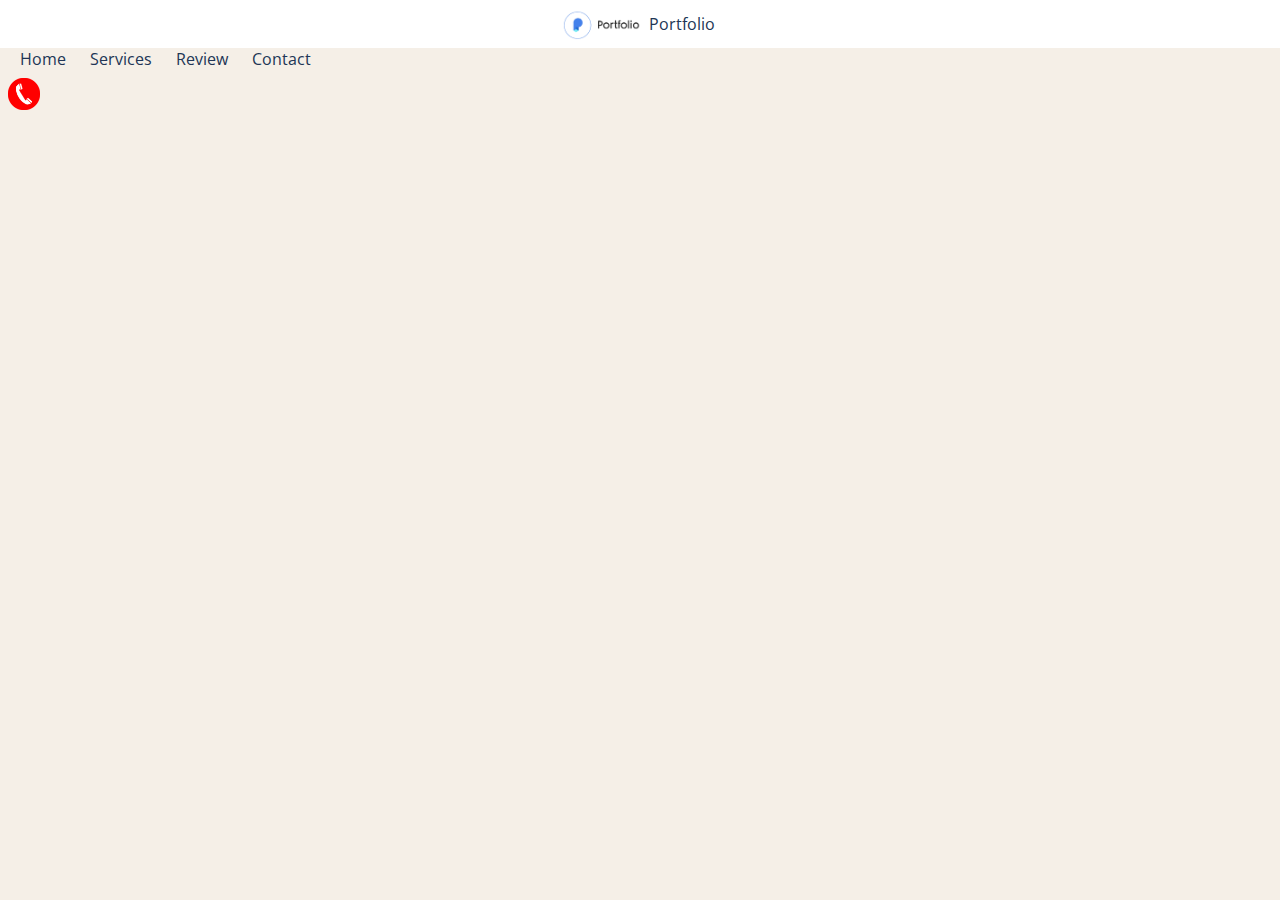
==== day8/index.html @ 7690edb4 "day8-portfolio" ====
<!DOCTYPE html>
<html lang="en">
<head>
  
    <title>My Portfolio</title>
    <link rel="preconnect" href="https://fonts.googleapis.com">
    <link rel="preconnect" href="https://fonts.gstatic.com" crossorigin>
    <link href="https://fonts.googleapis.com/css2?family=Open+Sans:ital,wght@600&display=swap" rel="stylesheet">
    <link rel="stylesheet" href="css/style.css">

    
</head>
<body>

    <div class="navigation">
        <div class="logo">
            <img class="logoImage" src="images/logo.png" alt="">
             <span class="logoTitle">Portfolio</span>
        </div>

        </div class="menuitems">
             <span class="menuitem">Home</span>
             <span class="menuitem">Services</span>
             <span class="menuitem">Review</span>
             <span class="menuitem">Contact</span>
        <div>

            <div class="contact">
                <a  class="contactButton" href="#">
                    <img  class="contactImage" src="images/call.png" alt="">
                </a>
            <div>
            </div>
    <!-- <h1>Urvashi Soni</h1>
    <h3>A Full stack Web Developer</h3> -->
    
</body>
</html>
---- day8/css/style.css ----
/* Define the global or root variables */
/* :root{
    --primaryColor:#AA77FF;
    --backgroundColor:#E6FFFD;
    --primaryAccentColor:#AEE2FF;
    --secondaryColor:#B799FF;
    --whiteColor: white;
    --blackColor: black;
    --primaryFont:'Open Sans',sans-serif;
    --navBarHeight: 3rem;
}
body{
    background-color: var(--backgroundColor);
    color: var(--primaryColor);
    font-family: var(--primaryFont);
    margin-top: 0px;
    margin-left: 0px;
    margin-right: 0px;
}
.navigation{
    height: var(--navBarHeight);
    background-color: var(--whiteColor);
    display: flex;
    justify-content: space-around;
    align-items: center;

}
.logo{
    display: flex;
    padding-left:  20px;
    width: 12rem;
    align-items: center;
}
.logoImage{
    padding: 8px;
    height: 2rem;
    /* float: left; */

/* }
.contactImage{
    padding: 8px;
    height: 2rem;
    
}
.menuitems{
    flex-grow: 2;
}
.menuitem{
    margin-left: 20px;
} */ 

/* Define The global or root variables */
:root{
    --primaryColor :#213555;
    --backgroundColor :#F5EFE7;
    --primaryAccentColor :#4F709C;
    --secondaryColor : #D8C4B6;
    --whiteColor:white;
    --blackColor:#222222;
    --primaryFont: 'Open Sans', sans-serif;

    --navbarHeight: 3rem;
}

/* Main CSS */
body{
    background-color: var(--backgroundColor);
    color: var(--primaryColor);
    font-family: var(--primaryFont);
    margin-top: 0px;
    margin-left: 0px;
    margin-right: 0px;
}

.navigation{
    background-color: var(--whiteColor);
    height: var(--navbarHeight);
    display: flex;
    justify-content: space-around;
    align-items: center;
}
.logo{
    display:flex;
    padding-left: 20px;
    width: 12rem;
    align-items: center;
}
.logoImage{
    padding: 8px;
    height: 2rem;    
    /* float:left; */
}
.contactImage{
    padding: 8px;
    height: 2rem;  
}
.menuitems{
    flex-grow:2;
}
.menuitem{
    margin-left: 20px;
}
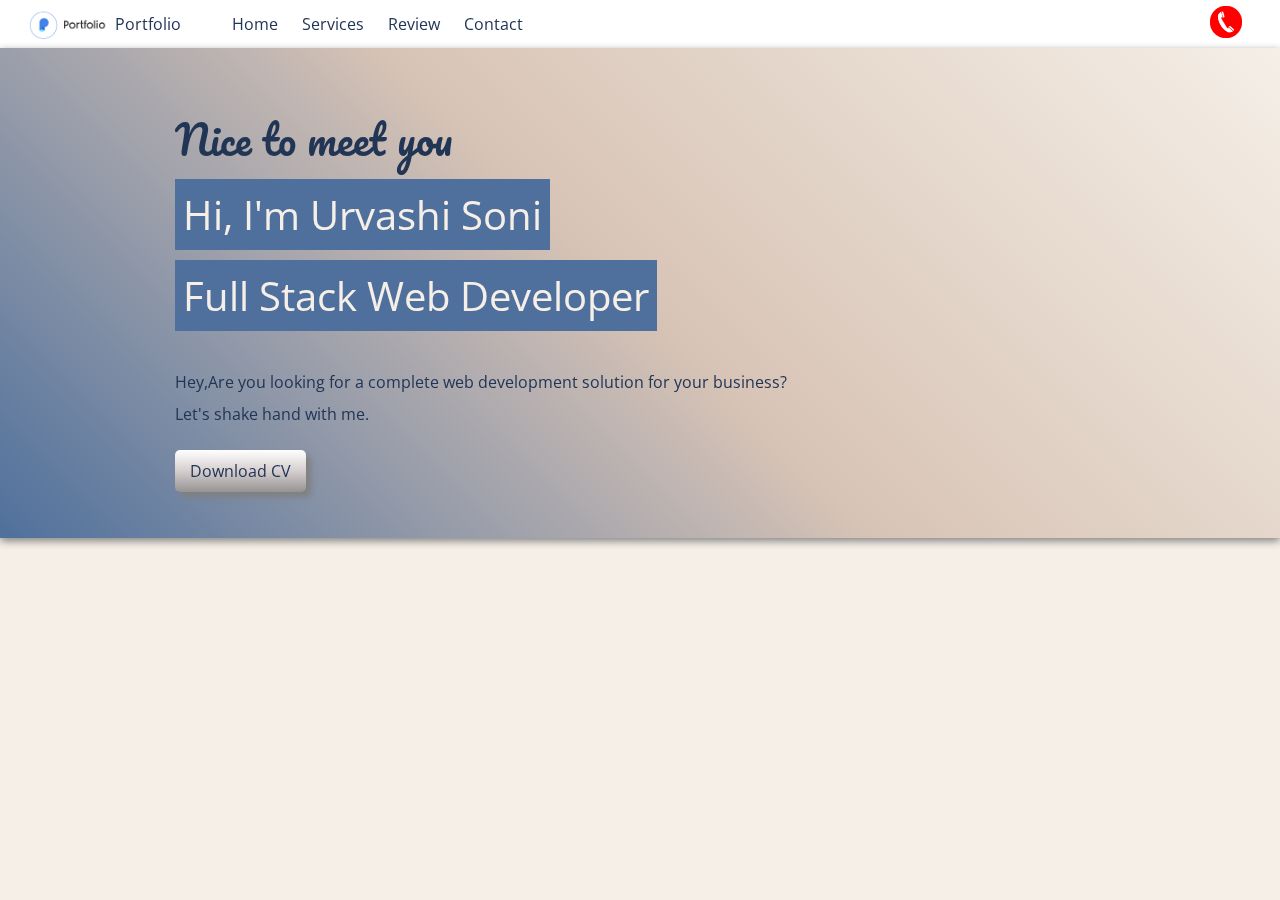
==== commit e0b34c26: "day9-portfolio" ====
--- a/day8/index.html
+++ b/day8/index.html
@@ -1,38 +1,72 @@
 <!DOCTYPE html>
 <html lang="en">
+
 <head>
-  
+
     <title>My Portfolio</title>
     <link rel="preconnect" href="https://fonts.googleapis.com">
     <link rel="preconnect" href="https://fonts.gstatic.com" crossorigin>
-    <link href="https://fonts.googleapis.com/css2?family=Open+Sans:ital,wght@600&display=swap" rel="stylesheet">
+    <link href="https://fonts.googleapis.com/css2?family=Open+Sans:wght@600&display=swap" rel="stylesheet">
+    
+    <link href="https://fonts.googleapis.com/css2?family=Open+Sans:ital,wght@1,600&family=Pacifico&display=swap" rel="stylesheet">
     <link rel="stylesheet" href="css/style.css">
+</head>
 
-    
-</head>
 <body>
 
     <div class="navigation">
         <div class="logo">
             <img class="logoImage" src="images/logo.png" alt="">
-             <span class="logoTitle">Portfolio</span>
+            <span class="logoTitle">Portfolio</span>
         </div>
 
-        </div class="menuitems">
-             <span class="menuitem">Home</span>
-             <span class="menuitem">Services</span>
-             <span class="menuitem">Review</span>
-             <span class="menuitem">Contact</span>
-        <div>
+    <div class="menuitems">
+        <a href="#"><span class="menuitem">Home</span></a>
+        <a href="#"><span class="menuitem">Services</span></a>
+        <a href="#"><span class="menuitem">Review</span></a>
+        <a href="#"> <span class="menuitem">Contact</span></a>
+   
+    </div>
 
-            <div class="contact">
-                <a  class="contactButton" href="#">
-                    <img  class="contactImage" src="images/call.png" alt="">
+        <div class="contact">
+            <a class="contactButton" href="#">
+                <img class="contactImage" src="images/call.png" alt="">
+            </a>
+        </div>
+    </div>
+    <div  class="banner">
+        <div class="bannerLeft">
+            <div class="greeting">
+                Nice to meet you
+            </div>
+            <div class="title">
+               <div class="titleSpan">
+                Hi, I'm Urvashi Soni
+            </div>
+                 
+                <div class="titleSpan">
+                    Full Stack Web Developer
+                </div>
+            </div>
+            <div class="description">
+                Hey,Are you looking for a complete web development solution for your business?
+                Let's shake hand with me.
+            </div>
+            <div class="showCV">
+                <a href="#" class="showCVButton">
+                    Download CV
                 </a>
-            <div>
             </div>
+
+        </div>
+        <div class="bannerRight">
+            <img  class="bannerImage" src="" alt="">
+        </div>
+        
+    </div>
     <!-- <h1>Urvashi Soni</h1>
     <h3>A Full stack Web Developer</h3> -->
-    
+
 </body>
+
 </html>--- a/day8/css/style.css
+++ b/day8/css/style.css
@@ -1,15 +1,21 @@
-/* Define the global or root variables */
-/* :root{
-    --primaryColor:#AA77FF;
-    --backgroundColor:#E6FFFD;
-    --primaryAccentColor:#AEE2FF;
-    --secondaryColor:#B799FF;
-    --whiteColor: white;
-    --blackColor: black;
-    --primaryFont:'Open Sans',sans-serif;
-    --navBarHeight: 3rem;
+
+
+/* Define The global or root variables */
+ :root{
+    --primaryColor :#213555;
+    --backgroundColor :#F5EFE7;
+    --primaryAccentColor :#4F709C;
+    --secondaryColor : #D8C4B6;
+    --whiteColor:white;
+    --blackColor:#222222;
+    --primaryFont: 'Open Sans', sans-serif;
+    --cursiveFont:'Pacifico',cursive;
+
+    --navbarHeight: 3rem;
 }
-body{
+
+/* Main CSS */
+ body{
     background-color: var(--backgroundColor);
     color: var(--primaryColor);
     font-family: var(--primaryFont);
@@ -17,59 +23,12 @@
     margin-left: 0px;
     margin-right: 0px;
 }
-.navigation{
-    height: var(--navBarHeight);
-    background-color: var(--whiteColor);
-    display: flex;
-    justify-content: space-around;
-    align-items: center;
-
+a {
+    text-decoration: none;
+    color: var(--primaryColor);
 }
-.logo{
-    display: flex;
-    padding-left:  20px;
-    width: 12rem;
-    align-items: center;
-}
-.logoImage{
-    padding: 8px;
-    height: 2rem;
-    /* float: left; */
-
-/* }
-.contactImage{
-    padding: 8px;
-    height: 2rem;
-    
-}
-.menuitems{
-    flex-grow: 2;
-}
-.menuitem{
-    margin-left: 20px;
-} */ 
-
-/* Define The global or root variables */
-:root{
-    --primaryColor :#213555;
-    --backgroundColor :#F5EFE7;
-    --primaryAccentColor :#4F709C;
-    --secondaryColor : #D8C4B6;
-    --whiteColor:white;
-    --blackColor:#222222;
-    --primaryFont: 'Open Sans', sans-serif;
-
-    --navbarHeight: 3rem;
-}
-
-/* Main CSS */
-body{
-    background-color: var(--backgroundColor);
-    color: var(--primaryColor);
-    font-family: var(--primaryFont);
-    margin-top: 0px;
-    margin-left: 0px;
-    margin-right: 0px;
+a:hover{
+    color: var(--primaryAccentColor);
 }
 
 .navigation{
@@ -78,6 +37,7 @@
     display: flex;
     justify-content: space-around;
     align-items: center;
+    filter: drop-shadow(0px 3px 4px grey);
 }
 .logo{
     display:flex;
@@ -90,13 +50,65 @@
     height: 2rem;    
     /* float:left; */
 }
-.contactImage{
+ .contactImage{
     padding: 8px;
-    height: 2rem;  
+    height: 2rem; 
+    margin-right: 30px; 
 }
 .menuitems{
     flex-grow:2;
 }
 .menuitem{
     margin-left: 20px;
+}  
+
+.banner {
+    display: flex;
+    height: 450px;
+    background: linear-gradient( 45deg , var(--primaryAccentColor) , var(--secondaryColor),var(--backgroundColor));
+     filter: drop-shadow(0px 3px 4px grey);/* x ,y, radius */
+     justify-content: space-around;
+     align-items: center;
+     padding: 20px;
+ }
+ .bannerLeft {
+    width: 50%
+ }
+
+ 
+
+.bannerImage {
+    height: 200px;
+    border-radius: 100%;
+}
+
+.greeting {
+    font-family: var(--cursiveFont);
+    font-size: 40px;
+}
+.title {
+   
+    font-size: 2.5rem;
+    color:#F5EFE7;
+    
+}
+
+.titleSpan {
+    display: inline-block;
+    background-color: var(--primaryAccentColor);
+    padding: 0.5rem;
+    margin: 5px 0px;
+}
+.description {
+    margin: 30px 0px;
+    line-height: 2rem;
+}
+.showCVButton {
+   background: linear-gradient(white , rgb(213, 206, 206) , rgb(150, 147, 147));
+   padding: 10px 15px;
+   border-radius: 5px;
+   filter: drop-shadow(5px 5px 3px grey);
+}
+.showCVButton:hover {
+    background:linear-gradient( white , rgb(215,215,215));
 }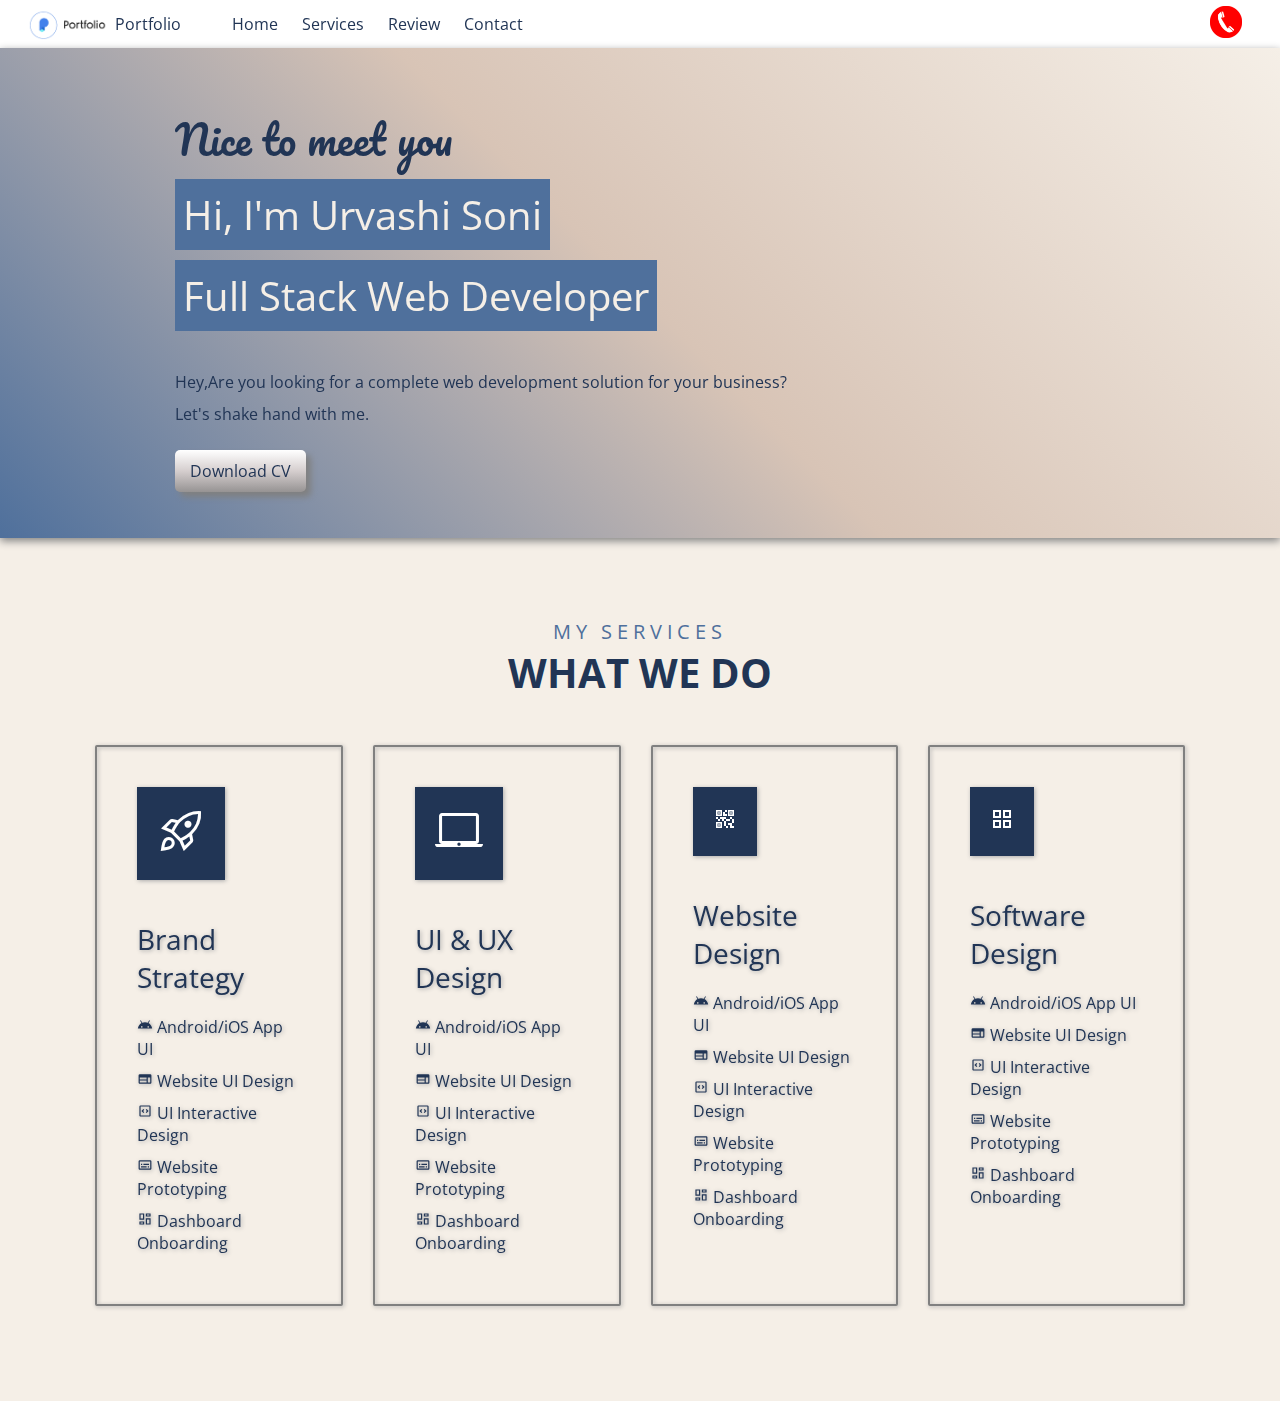
==== commit d4677604: "day10-portfolio" ====
--- a/day8/index.html
+++ b/day8/index.html
@@ -9,6 +9,16 @@
     <link href="https://fonts.googleapis.com/css2?family=Open+Sans:wght@600&display=swap" rel="stylesheet">
     
     <link href="https://fonts.googleapis.com/css2?family=Open+Sans:ital,wght@1,600&family=Pacifico&display=swap" rel="stylesheet">
+    <!-- icons -->
+    <link rel="stylesheet" href="https://fonts.googleapis.com/css2?family=Material+Symbols+Outlined:opsz,wght,FILL,GRAD@48,400,0,0" />
+    <link rel="stylesheet" href="https://fonts.googleapis.com/css2?family=Material+Symbols+Outlined:opsz,wght,FILL,GRAD@48,400,0,0" />
+    <link rel="stylesheet" href="https://fonts.googleapis.com/css2?family=Material+Symbols+Outlined:opsz,wght,FILL,GRAD@48,400,0,0" />
+    <link rel="stylesheet" href="https://fonts.googleapis.com/css2?family=Material+Symbols+Outlined:opsz,wght,FILL,GRAD@48,400,0,0" />
+    <link rel="stylesheet" href="https://fonts.googleapis.com/css2?family=Material+Symbols+Outlined:opsz,wght,FILL,GRAD@48,400,0,0" />
+    <link rel="stylesheet" href="https://fonts.googleapis.com/css2?family=Material+Symbols+Outlined:opsz,wght,FILL,GRAD@48,400,0,0" />
+    <link rel="stylesheet" href="https://fonts.googleapis.com/css2?family=Material+Symbols+Outlined:opsz,wght,FILL,GRAD@48,400,0,0" />
+    <link rel="stylesheet" href="https://fonts.googleapis.com/css2?family=Material+Symbols+Outlined:opsz,wght,FILL,GRAD@48,400,0,0" />
+    <link rel="stylesheet" href="https://fonts.googleapis.com/css2?family=Material+Symbols+Outlined:opsz,wght,FILL,GRAD@48,400,0,0" />
     <link rel="stylesheet" href="css/style.css">
 </head>
 
@@ -64,6 +74,179 @@
         </div>
         
     </div>
+
+    <div class="services">
+        <!-- service text Headings -->
+        <div class="serviceText">
+            <!-- service text sub headings -->
+            <div class="TextSubHeading">My Services</div>
+
+            <div class="TextHeading">What we do</div>
+        </div>
+
+        <!-- Services Cards -->
+        <div class="serviceCards">
+
+            <div class="serviceCard">
+                <div class="serviceIconDiv">
+                    <span class="serviceIcon material-symbols-outlined "> rocket_launch</span>
+                </div>
+                <div class="serviceTitle">Brand Strategy</div>
+                <div class="serviceFeatures">
+                    <div class="serviceFeature">
+                        <span class="serviceFeatureIcon material-symbols-outlined">
+                            android</span>
+                        
+                        <span class="serviceFeatureText">Android/iOS App UI</span>
+                    </div>
+                    <div class="serviceFeature">
+                        <span class="serviceFeatureIcon material-symbols-outlined">
+                            web </span>
+                       
+                        <span class="serviceFeatureText">Website UI Design</span>
+                    </div>
+                    <div class="serviceFeature">
+                        <span class="serviceFeatureIcon material-symbols-outlined">
+                            code_blocks</span>
+                        
+                        <span class="serviceFeatureText">UI Interactive Design</span>
+                    </div>
+                    <div class="serviceFeature">
+                        <span class="serviceFeatureIcon material-symbols-outlined">
+                            subtitles </span>
+                        
+                        <span class="serviceFeatureText">Website Prototyping</span>
+                    </div>
+                    <div class="serviceFeature">
+                        <span class="serviceFeatureIcon material-symbols-outlined">
+                            dashboard </span>
+                       
+                        <span class="serviceFeatureText">Dashboard Onboarding</span>
+                    </div>
+                </div>
+            </div>
+            <div class="serviceCard">
+                <div class="serviceIconDiv">
+                    
+
+                    <span class="serviceIcon material-symbols-outlined"> laptop_mac </span>
+
+                </div>
+                <div class="serviceTitle">UI & UX Design</div>
+                <div class="serviceFeatures">
+                    <div class="serviceFeature">
+                        
+                        <span class="serviceFeatureIcon material-symbols-outlined">
+                            android</span>
+                        
+                        <span class="serviceFeatureText">Android/iOS App UI</span>
+                    </div>
+                    <div class="serviceFeature">
+                        <span class="serviceFeatureIcon material-symbols-outlined">
+                            web </span>
+                       
+                        <span class="serviceFeatureText">Website UI Design</span>
+                    </div>
+                    <div class="serviceFeature">
+                        <span class="serviceFeatureIcon material-symbols-outlined">
+                            code_blocks</span>
+                        
+                        <span class="serviceFeatureText">UI Interactive Design</span>
+                    </div>
+                    <div class="serviceFeature">
+                        <span class="serviceFeatureIcon material-symbols-outlined">
+                            subtitles </span>
+                        
+                        <span class="serviceFeatureText">Website Prototyping</span>
+                    </div>
+                    <div class="serviceFeature">
+                        <span class="serviceFeatureIcon material-symbols-outlined">
+                            dashboard </span>
+                       
+                        <span class="serviceFeatureText">Dashboard Onboarding</span>
+                    </div>
+                </div>
+            </div>  
+             <div class="serviceCard">
+                <div class="serviceIconDiv">
+                    <span class="material-symbols-outlined">qr_code_2 </span>
+                </div>
+                <div class="serviceTitle">Website Design</div>
+                <div class="serviceFeatures">
+                    <div class="serviceFeature">
+                        <span class="serviceFeatureIcon material-symbols-outlined">
+                            android</span>
+                        
+                        <span class="serviceFeatureText">Android/iOS App UI</span>
+                    </div>
+                    <div class="serviceFeature">
+                        <span class="serviceFeatureIcon material-symbols-outlined">
+                            web </span>
+                       
+                        <span class="serviceFeatureText">Website UI Design</span>
+                    </div>
+                    <div class="serviceFeature">
+                        <span class="serviceFeatureIcon material-symbols-outlined">
+                            code_blocks</span>
+                        
+                        <span class="serviceFeatureText">UI Interactive Design</span>
+                    </div>
+                    <div class="serviceFeature">
+                        <span class="serviceFeatureIcon material-symbols-outlined">
+                            subtitles </span>
+                        
+                        <span class="serviceFeatureText">Website Prototyping</span>
+                    </div>
+                    <div class="serviceFeature">
+                        <span class="serviceFeatureIcon material-symbols-outlined">
+                            dashboard </span>
+                       
+                        <span class="serviceFeatureText">Dashboard Onboarding</span>
+                    </div>
+                </div>
+            </div>  
+             <div class="serviceCard">
+                <div class="serviceIconDiv">
+                    <span class="material-symbols-outlined">grid_view </span>
+                </div>
+                <div class="serviceTitle">Software Design</div>
+                <div class="serviceFeatures">
+                    <div class="serviceFeature">
+                        <span class="serviceFeatureIcon material-symbols-outlined">
+                            android</span>
+                        
+                        <span class="serviceFeatureText">Android/iOS App UI</span>
+                    </div>
+                    <div class="serviceFeature">
+                        <span class="serviceFeatureIcon material-symbols-outlined">
+                            web </span>
+                       
+                        <span class="serviceFeatureText">Website UI Design</span>
+                    </div>
+                    <div class="serviceFeature">
+                        <span class="serviceFeatureIcon material-symbols-outlined">
+                            code_blocks</span>
+                        
+                        <span class="serviceFeatureText">UI Interactive Design</span>
+                    </div>
+                    <div class="serviceFeature">
+                        <span class="serviceFeatureIcon material-symbols-outlined">
+                            subtitles </span>
+                        
+                        <span class="serviceFeatureText">Website Prototyping</span>
+                    </div>
+                    <div class="serviceFeature">
+                        <span class="serviceFeatureIcon material-symbols-outlined">
+                            dashboard </span>
+                       
+                        <span class="serviceFeatureText">Dashboard Onboarding</span>
+                    </div>
+                </div>
+            </div>
+            
+        </div>
+    </div>
+
     <!-- <h1>Urvashi Soni</h1>
     <h3>A Full stack Web Developer</h3> -->
 
--- a/day8/css/style.css
+++ b/day8/css/style.css
@@ -1,5 +1,3 @@
-
-
 /* Define The global or root variables */
  :root{
     --primaryColor :#213555;
@@ -111,4 +109,66 @@
 }
 .showCVButton:hover {
     background:linear-gradient( white , rgb(215,215,215));
+}
+
+/* services Section */
+.services {
+    margin: 5rem;
+    /* padding: 30px 30px; */
+
+}
+
+.serviceText {
+    text-align: center;
+    text-transform: uppercase;
+
+}
+.TextHeading {
+    font-size: 2.5rem;
+    font-weight: bold;
+
+}
+.TextSubHeading {
+    color: var(--primaryAccentColor);
+    letter-spacing: 0.3rem;
+    font-size: 1.25rem;
+}
+.serviceCards {
+    display: flex;
+    margin-top: 30px;
+    justify-content: space-around;
+}
+.serviceCard {
+    border:2px solid grey;
+    border-radius: 2px;
+    filter: drop-shadow(1px 1px 2px #aaaaaa);
+    margin: 15px;
+    padding: 40px;
+}
+.serviceCard:hover {
+    background-color: white;
+    filter: drop-shadow(3px 3px 8px grey);
+}
+.serviceIconDiv {
+    color: white;
+    background-color: var(--primaryColor);
+    display: inline-block;
+    padding: 20px;
+    margin-bottom: 20px;
+}
+.serviceIcon {
+    font-size:3rem ;
+    /* color: white; */
+}
+.serviceTitle {
+    font-size: 1.75rem;
+    margin: 20px 0px;
+}
+.serviceFeature {
+    font-size: 1rem;
+    margin: 10px 0px;
+}
+.serviceFeatureIcon {
+    font-size: 1rem;
+
 }